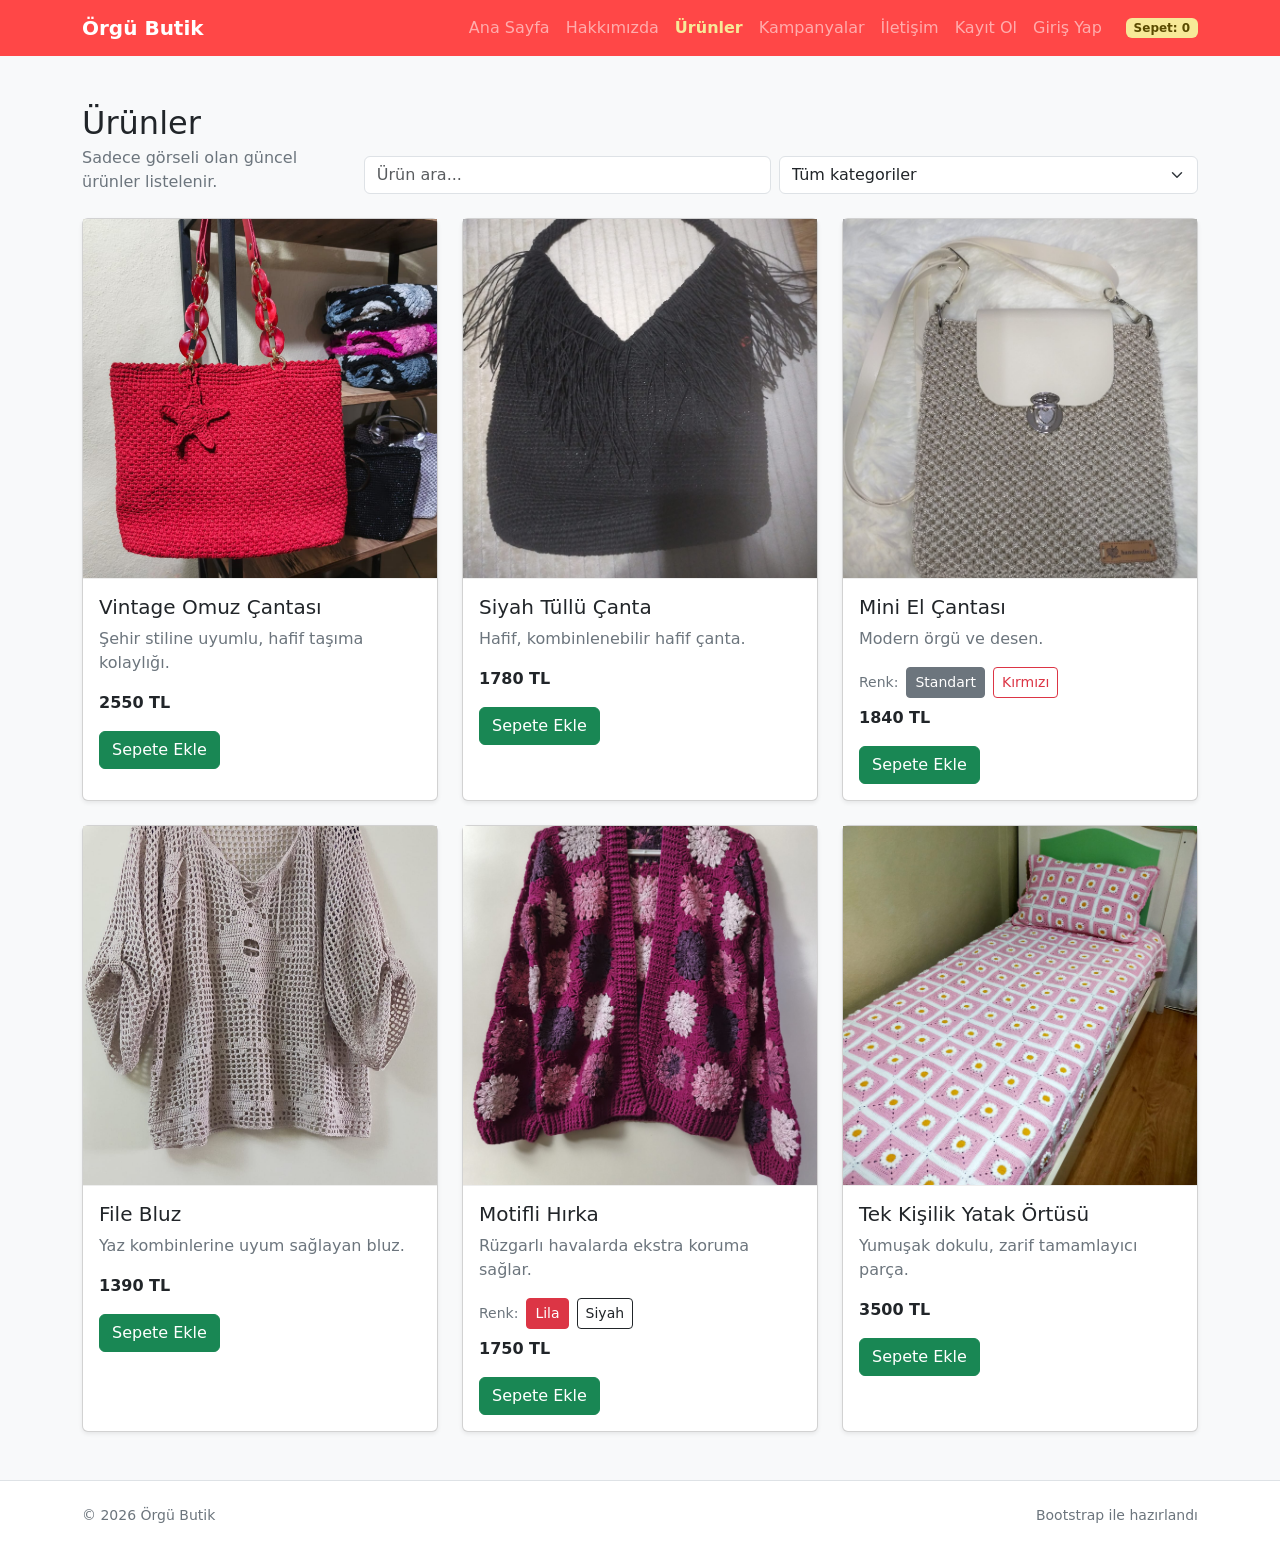
==== knitting-shop/products.html @ a6ad4a74 "Add files via upload" ====
﻿<!doctype html>
<html lang="tr">
<head>
  <meta charset="utf-8" />
  <meta name="viewport" content="width=device-width, initial-scale=1" />
  <title>Örgü Butik | Ürünler</title>
  <link href="https://cdn.jsdelivr.net/npm/bootstrap@5.3.3/dist/css/bootstrap.min.css" rel="stylesheet" />
  <link href="theme.css" rel="stylesheet" />
</head>
<body class="bg-light">
  <nav class="navbar navbar-expand-lg navbar-dark bg-success">
    <div class="container">
      <a class="navbar-brand fw-bold" href="index.html">Örgü Butik</a>
      <button class="navbar-toggler" type="button" data-bs-toggle="collapse" data-bs-target="#mainNav" aria-controls="mainNav" aria-expanded="false" aria-label="Menüyü aç">
      </button>
      <div class="collapse navbar-collapse" id="mainNav">
        <ul class="navbar-nav ms-auto mb-2 mb-lg-0">
          <li class="nav-item"><a class="nav-link" data-nav href="index.html">Ana Sayfa</a></li>
          <li class="nav-item"><a class="nav-link" data-nav href="about.html">Hakkımızda</a></li>
          <li class="nav-item"><a class="nav-link" data-nav href="products.html">Ürünler</a></li>
          <li class="nav-item"><a class="nav-link" data-nav href="campaigns.html">Kampanyalar</a></li>
          <li class="nav-item"><a class="nav-link" data-nav href="contact.html">İletişim</a></li>
          <li class="nav-item"><a class="nav-link" data-nav href="register.html">Kayıt Ol</a></li>
          <li class="nav-item"><a class="nav-link" data-nav href="login.html">Giriş Yap</a></li>          
        </ul>
        <a class="badge text-bg-warning ms-lg-3 text-decoration-none" href="cart.html" title="Sepete git">Sepet: <span data-cart-count>0</span></a>
      </div>
    </div>
  </nav>

  <main class="container py-5">
    <div class="d-flex flex-column flex-lg-row justify-content-between align-items-lg-end gap-3 mb-4">
      <div>
        <h1 class="h2 mb-1">Ürünler</h1>
        <p class="text-secondary mb-0">Sadece görseli olan güncel ürünler listelenir.</p>
      </div>
      <div class="d-flex gap-2 w-100 w-lg-auto">
        <input id="productSearch" class="form-control" type="search" placeholder="Ürün ara..." aria-label="Ürün ara" />
        <select id="categoryFilter" class="form-select" aria-label="Kategori seç">
          <option value="all">Tüm kategoriler</option>
          <option value="canta">Çanta</option>
          <option value="giyim">Giyim</option>
          <option value="aksesuar">Aksesuar</option>
        </select>
      </div>
    </div>

    <div class="row g-4">
      <div class="col-md-6 col-lg-4 product-card" data-name="Vintage Omuz Çantası" data-category="canta" data-image="img/urun-2.jpg">
        <div class="card h-100 shadow-sm">
          <img src="img/urun-2.jpg" class="product-image" alt="Vintage Omuz Çantası" />
          <div class="card-body">
            <h2 class="h5">Vintage Omuz Çantası</h2>
            <p class="text-secondary">Şehir stiline uyumlu, hafif taşıma kolaylığı.</p>
            <p class="fw-semibold mb-3">2550 TL</p>
            <button class="btn btn-success add-to-cart" type="button">Sepete Ekle</button>
          </div>
        </div>
      </div>

      <div class="col-md-6 col-lg-4 product-card" data-name="Siyah Tüllü Çanta" data-category="canta" data-image="img/urun-3.jpg">
        <div class="card h-100 shadow-sm">
          <img src="img/urun-3.jpg" class="product-image" alt="Siyah Tüllü Çanta" />
          <div class="card-body">
            <h2 class="h5">Siyah Tüllü Çanta</h2>
            <p class="text-secondary">Hafif, kombinlenebilir hafif çanta.</p>
            <p class="fw-semibold mb-3">1780 TL</p>
            <button class="btn btn-success add-to-cart" type="button">Sepete Ekle</button>
          </div>
        </div>
      </div>

      <div class="col-md-6 col-lg-4 product-card" data-name="Mini El Çantası" data-category="canta" data-image="img/urun-4.jpg">
        <div class="card h-100 shadow-sm">
          <img src="img/urun-4.jpg" class="product-image" alt="Mini El Çantası" data-product-image />
          <div class="card-body">
            <h2 class="h5">Mini El Çantası</h2>
            <p class="text-secondary">Modern örgü ve desen.</p>
            <div class="d-flex align-items-center gap-2 mb-2">
              <small class="text-secondary">Renk:</small>
              <button type="button" class="btn btn-sm btn-outline-secondary color-option active" data-color-image="img/urun-4.jpg">Standart</button>
              <button type="button" class="btn btn-sm btn-outline-danger color-option" data-color-image="img/urun-12.jpg">Kırmızı</button>
            </div>
            <p class="fw-semibold mb-3">1840 TL</p>
            <button class="btn btn-success add-to-cart" type="button">Sepete Ekle</button>
          </div>
        </div>
      </div>

      <div class="col-md-6 col-lg-4 product-card" data-name="File Bluz" data-category="giyim" data-image="img/urun-5.jpg">
        <div class="card h-100 shadow-sm">
          <img src="img/urun-5.jpg" class="product-image" alt="File Bluz" />
          <div class="card-body">
            <h2 class="h5">File Bluz</h2>
            <p class="text-secondary">Yaz kombinlerine uyum sağlayan bluz.</p>
            <p class="fw-semibold mb-3">1390 TL</p>
            <button class="btn btn-success add-to-cart" type="button">Sepete Ekle</button>
          </div>
        </div>
      </div>

      <div class="col-md-6 col-lg-4 product-card" data-name="Motifli Hırka" data-category="giyim" data-image="img/urun-6.jpg">
        <div class="card h-100 shadow-sm">
          <img src="img/urun-6.jpg" class="product-image" alt="Motifli Hırka" />
          <div class="card-body">
            <h2 class="h5">Motifli Hırka</h2>
            <p class="text-secondary">Rüzgarlı havalarda ekstra koruma sağlar.</p>
             <div class="d-flex align-items-center gap-2 mb-2">
              <small class="text-secondary">Renk:</small>
              <button type="button" class="btn btn-sm btn-outline-danger color-option active" data-color-image="img/urun-6.jpg">Lila</button>
              <button type="button" class="btn btn-sm btn-outline-dark color-option" data-color-image="img/urun-7.jpg">Siyah</button>
            </div>
            <p class="fw-semibold mb-3">1750 TL</p>
            <button class="btn btn-success add-to-cart" type="button">Sepete Ekle</button>
          </div>
        </div>
      </div>
      <div class="col-md-6 col-lg-4 product-card" data-name="Tek Kişilik Yatak Örtüsü" data-category="aksesuar" data-image="img/urun-8.jpg">
        <div class="card h-100 shadow-sm">
          <img src="img/urun-8.jpg" class="product-image" alt="Tek Kişilik Yatak Örtüsü" />
          <div class="card-body">
            <h2 class="h5">Tek Kişilik Yatak Örtüsü</h2>
            <p class="text-secondary">Yumuşak dokulu, zarif tamamlayıcı parça.</p>
            <p class="fw-semibold mb-3">3500 TL</p>
            <button class="btn btn-success add-to-cart" type="button">Sepete Ekle</button>
          </div>
        </div>
      </div>
    </div>
  </main>

  <footer class="py-4 border-top bg-white">
    <div class="container d-flex justify-content-between flex-wrap gap-2">
      <small class="text-secondary">&copy; <span data-year></span> Örgü Butik</small>
      <small class="text-secondary">Bootstrap ile hazırlandı</small>
    </div>
  </footer>

  <script src="https://cdn.jsdelivr.net/npm/bootstrap@5.3.3/dist/js/bootstrap.bundle.min.js"></script>
  <script src="cart.js"></script>
</body>
</html>
---- knitting-shop/theme.css ----
:root {
  --bs-success: #FF4747;
  --bs-success-rgb: 255, 71, 71;
  --bs-warning: #F7E998;
  --bs-warning-rgb: 247, 233, 152;
  --bs-success-bg-subtle: #ffe1e1;
  --bs-success-border-subtle: #ffbaba;
}

body {
  background-color: #fffdf5 !important;
  min-height: 100vh;
  display: flex;
  flex-direction: column;
}

main {
  flex: 1 0 auto;
}

.navbar.navbar-dark {
  background-color: #FF4747 !important;
}

.navbar .nav-link.active {
  color: #F7E998 !important;
  font-weight: 600;
}

.badge.text-bg-warning {
  color: #5a4a00 !important;
}

.btn-success {
  color: #ffffff !important;
}

.btn-outline-success {
  color: #FF4747 !important;
  border-color: #FF4747 !important;
}

.btn-outline-success:hover {
  background-color: #FF4747 !important;
  color: #ffffff !important;
}

.home-slide-image {
  height: 620px;
}

.home-slide-caption {
  background: rgba(0, 0, 0, 0.45);
  border-radius: 14px;
  padding: 10px 14px;
  left: 8%;
  right: 8%;
  bottom: 16px;
}

.home-slide-caption h2 {
  font-size: 1.2rem;
  font-weight: 700;
  margin-bottom: 4px;
}

.home-slide-caption p {
  margin-bottom: 0;
  font-size: 0.95rem;
}

.product-image {
  width: 100%;
  height: 360px;
  object-fit: cover;
  border-bottom: 1px solid #eee;
}

.cart-item-image {
  width: 72px;
  height: 72px;
  object-fit: cover;
  border-radius: 10px;
  border: 1px solid #ddd;
}

@media (max-width: 768px) {
  .home-slide-image {
    height: 360px;
  }

  .home-slide-caption {
    padding: 8px 10px;
    left: 6%;
    right: 6%;
    bottom: 12px;
  }

  .home-slide-caption h2 {
    font-size: 1rem;
  }

  .home-slide-caption p {
    font-size: 0.85rem;
  }

    .product-image {
    height: 230px;
  }
}

footer {
  margin-top: auto;
  background-color: #fff9df !important;
}

/* ── Auth (Login / Register) ── */
.auth-card {
  background: #ffffff;
  border-radius: 20px;
  box-shadow: 0 8px 40px rgba(255, 71, 71, 0.12);
  padding: 2.5rem 2.2rem;
  width: 100%;
  max-width: 440px;
  margin: 0 auto;
}

.auth-icon {
  font-size: 3.2rem;
  color: #FF4747;
  line-height: 1;
}

.auth-title {
  font-size: 1.6rem;
  font-weight: 700;
  color: #2d2d2d;
  margin-bottom: 0.25rem;
}

.auth-link {
  color: #FF4747 !important;
}

.auth-link:hover {
  color: #cc2020 !important;
}

.auth-btn {
  padding: 0.65rem;
  font-size: 1rem;
  font-weight: 600;
  border-radius: 10px;
  letter-spacing: 0.02em;
  transition: transform 0.15s, box-shadow 0.15s;
}

.auth-btn:hover {
  transform: translateY(-1px);
  box-shadow: 0 4px 16px rgba(255, 71, 71, 0.3);
}

.auth-card .input-group-text {
  background-color: #fff5f5;
  border-color: #f0d0d0;
  color: #FF4747;
}

.auth-card .form-control:focus {
  border-color: #FF4747;
  box-shadow: 0 0 0 0.2rem rgba(255, 71, 71, 0.15);
}

/* ── Dashboard ── */
.dash-welcome {
  background: #ffffff;
  border-radius: 16px;
  padding: 1.4rem 1.6rem;
  box-shadow: 0 4px 20px rgba(255, 71, 71, 0.08);
}

.dash-avatar {
  width: 52px;
  height: 52px;
  border-radius: 50%;
  background: #fff0f0;
  color: #FF4747;
  font-size: 1.8rem;
  display: flex;
  align-items: center;
  justify-content: center;
  flex-shrink: 0;
}

.dash-stat-card {
  background: #ffffff;
  border-radius: 16px;
  padding: 1.2rem 1rem;
  text-align: center;
  box-shadow: 0 4px 16px rgba(0,0,0,0.06);
  transition: transform 0.18s, box-shadow 0.18s;
}

.dash-stat-card:hover {
  transform: translateY(-3px);
  box-shadow: 0 8px 24px rgba(255, 71, 71, 0.12);
}

.dash-stat-icon {
  width: 44px;
  height: 44px;
  border-radius: 12px;
  font-size: 1.35rem;
  display: flex;
  align-items: center;
  justify-content: center;
  margin: 0 auto 0.5rem;
}

.dash-stat-value {
  font-size: 1.6rem;
  font-weight: 700;
  color: #2d2d2d;
  line-height: 1.1;
}

.dash-stat-label {
  font-size: 0.78rem;
  color: #888;
  margin-top: 2px;
}

.dash-panel {
  background: #ffffff;
  border-radius: 16px;
  padding: 1.4rem 1.4rem 0.8rem;
  box-shadow: 0 4px 16px rgba(0,0,0,0.06);
  height: 100%;
}

.dash-panel-title {
  font-size: 1rem;
  font-weight: 700;
  color: #2d2d2d;
  margin-bottom: 0.9rem;
}

.dash-info-row {
  display: flex;
  justify-content: space-between;
  align-items: center;
  padding: 0.65rem 0;
  border-bottom: 1px solid #f3f3f3;
  font-size: 0.9rem;
}

.dash-info-row:last-child { border-bottom: none; }

.dash-info-label { color: #888; }

.dash-info-val {
  font-weight: 600;
  color: #2d2d2d;
  max-width: 60%;
  text-align: right;
  word-break: break-all;
}
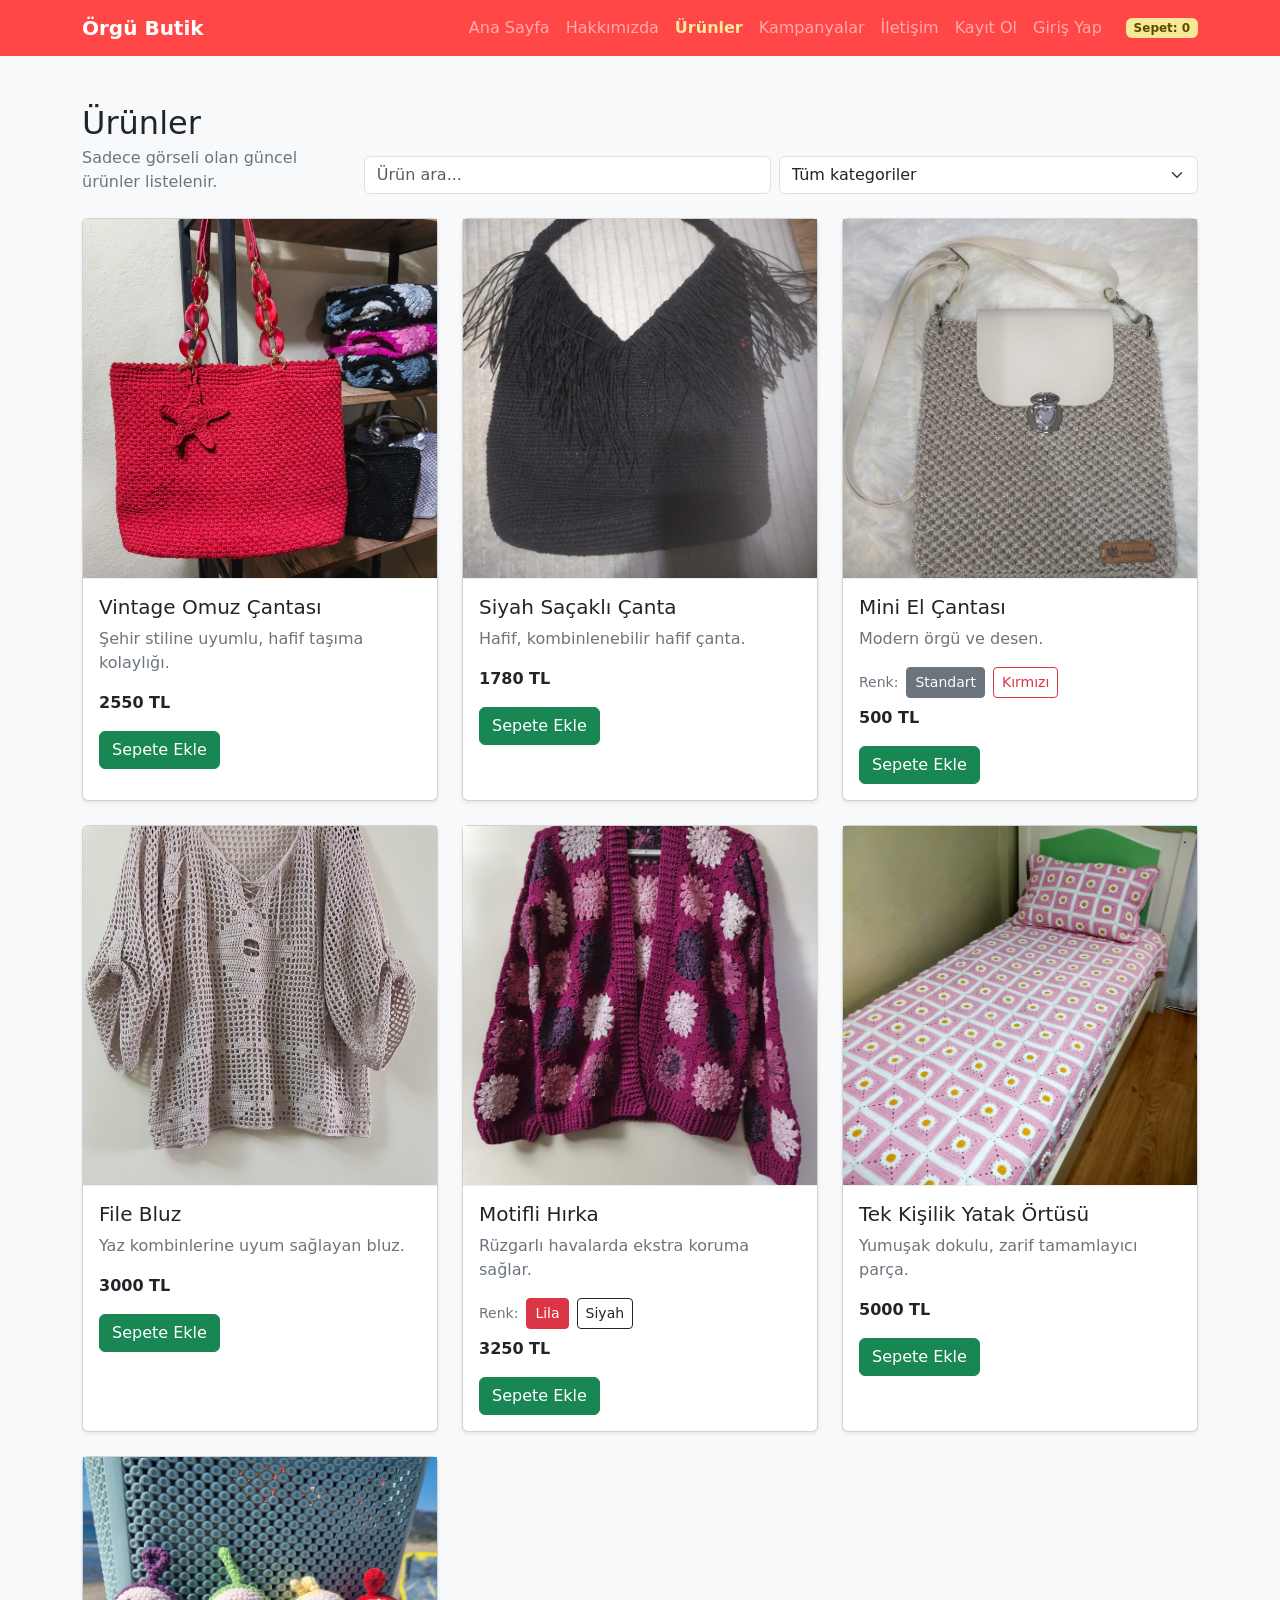
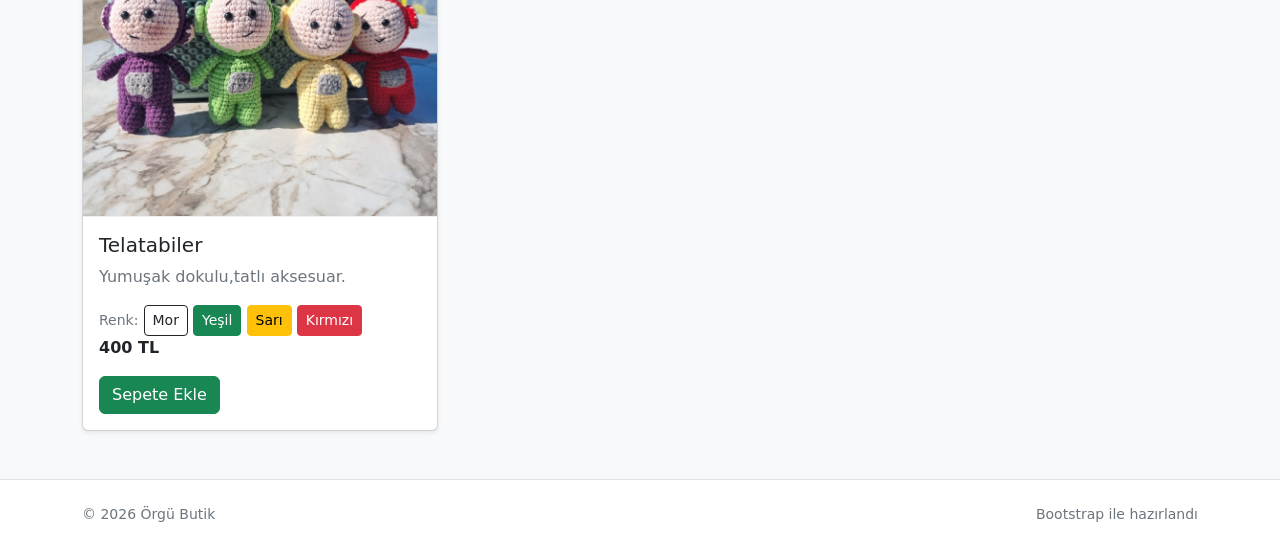
==== commit a88cd845: "Add files via upload" ====
--- a/knitting-shop/products.html
+++ b/knitting-shop/products.html
@@ -62,7 +62,7 @@
         <div class="card h-100 shadow-sm">
           <img src="img/urun-3.jpg" class="product-image" alt="Siyah Tüllü Çanta" />
           <div class="card-body">
-            <h2 class="h5">Siyah Tüllü Çanta</h2>
+            <h2 class="h5">Siyah Saçaklı Çanta</h2>
             <p class="text-secondary">Hafif, kombinlenebilir hafif çanta.</p>
             <p class="fw-semibold mb-3">1780 TL</p>
             <button class="btn btn-success add-to-cart" type="button">Sepete Ekle</button>
@@ -81,7 +81,7 @@
               <button type="button" class="btn btn-sm btn-outline-secondary color-option active" data-color-image="img/urun-4.jpg">Standart</button>
               <button type="button" class="btn btn-sm btn-outline-danger color-option" data-color-image="img/urun-12.jpg">Kırmızı</button>
             </div>
-            <p class="fw-semibold mb-3">1840 TL</p>
+            <p class="fw-semibold mb-3">500 TL</p>
             <button class="btn btn-success add-to-cart" type="button">Sepete Ekle</button>
           </div>
         </div>
@@ -93,7 +93,7 @@
           <div class="card-body">
             <h2 class="h5">File Bluz</h2>
             <p class="text-secondary">Yaz kombinlerine uyum sağlayan bluz.</p>
-            <p class="fw-semibold mb-3">1390 TL</p>
+            <p class="fw-semibold mb-3">3000 TL</p>
             <button class="btn btn-success add-to-cart" type="button">Sepete Ekle</button>
           </div>
         </div>
@@ -110,7 +110,7 @@
               <button type="button" class="btn btn-sm btn-outline-danger color-option active" data-color-image="img/urun-6.jpg">Lila</button>
               <button type="button" class="btn btn-sm btn-outline-dark color-option" data-color-image="img/urun-7.jpg">Siyah</button>
             </div>
-            <p class="fw-semibold mb-3">1750 TL</p>
+            <p class="fw-semibold mb-3">3250 TL</p>
             <button class="btn btn-success add-to-cart" type="button">Sepete Ekle</button>
           </div>
         </div>
@@ -121,7 +121,23 @@
           <div class="card-body">
             <h2 class="h5">Tek Kişilik Yatak Örtüsü</h2>
             <p class="text-secondary">Yumuşak dokulu, zarif tamamlayıcı parça.</p>
-            <p class="fw-semibold mb-3">3500 TL</p>
+            <p class="fw-semibold mb-3">5000 TL</p>
+            <button class="btn btn-success add-to-cart" type="button">Sepete Ekle</button>
+          </div>
+        </div>
+      </div>
+      <div class="col-md-6 col-lg-4 product-card" data-name="Telatabiler" data-category="aksesuar" data-image="img/urun-9.jpg">
+        <div class="card h-100 shadow-sm">
+          <img src="img/urun-9.jpg" class="product-image" alt="Telatabiler" />
+          <div class="card-body">
+            <h2 class="h5">Telatabiler</h2>
+            <p class="text-secondary">Yumuşak dokulu,tatlı aksesuar.</p>
+              <small class="text-secondary">Renk:</small>
+              <button type="button" class="btn btn-sm btn-outline color-option active">Mor</button>
+              <button type="button" class="btn btn-sm btn-success color-option">Yeşil</button>
+              <button type="button" class="btn btn-sm btn-warning color-option">Sarı</button>
+              <button type="button" class="btn btn-sm btn-danger color-option">Kırmızı</button>
+            <p class="fw-semibold mb-3">400 TL</p>
             <button class="btn btn-success add-to-cart" type="button">Sepete Ekle</button>
           </div>
         </div>
